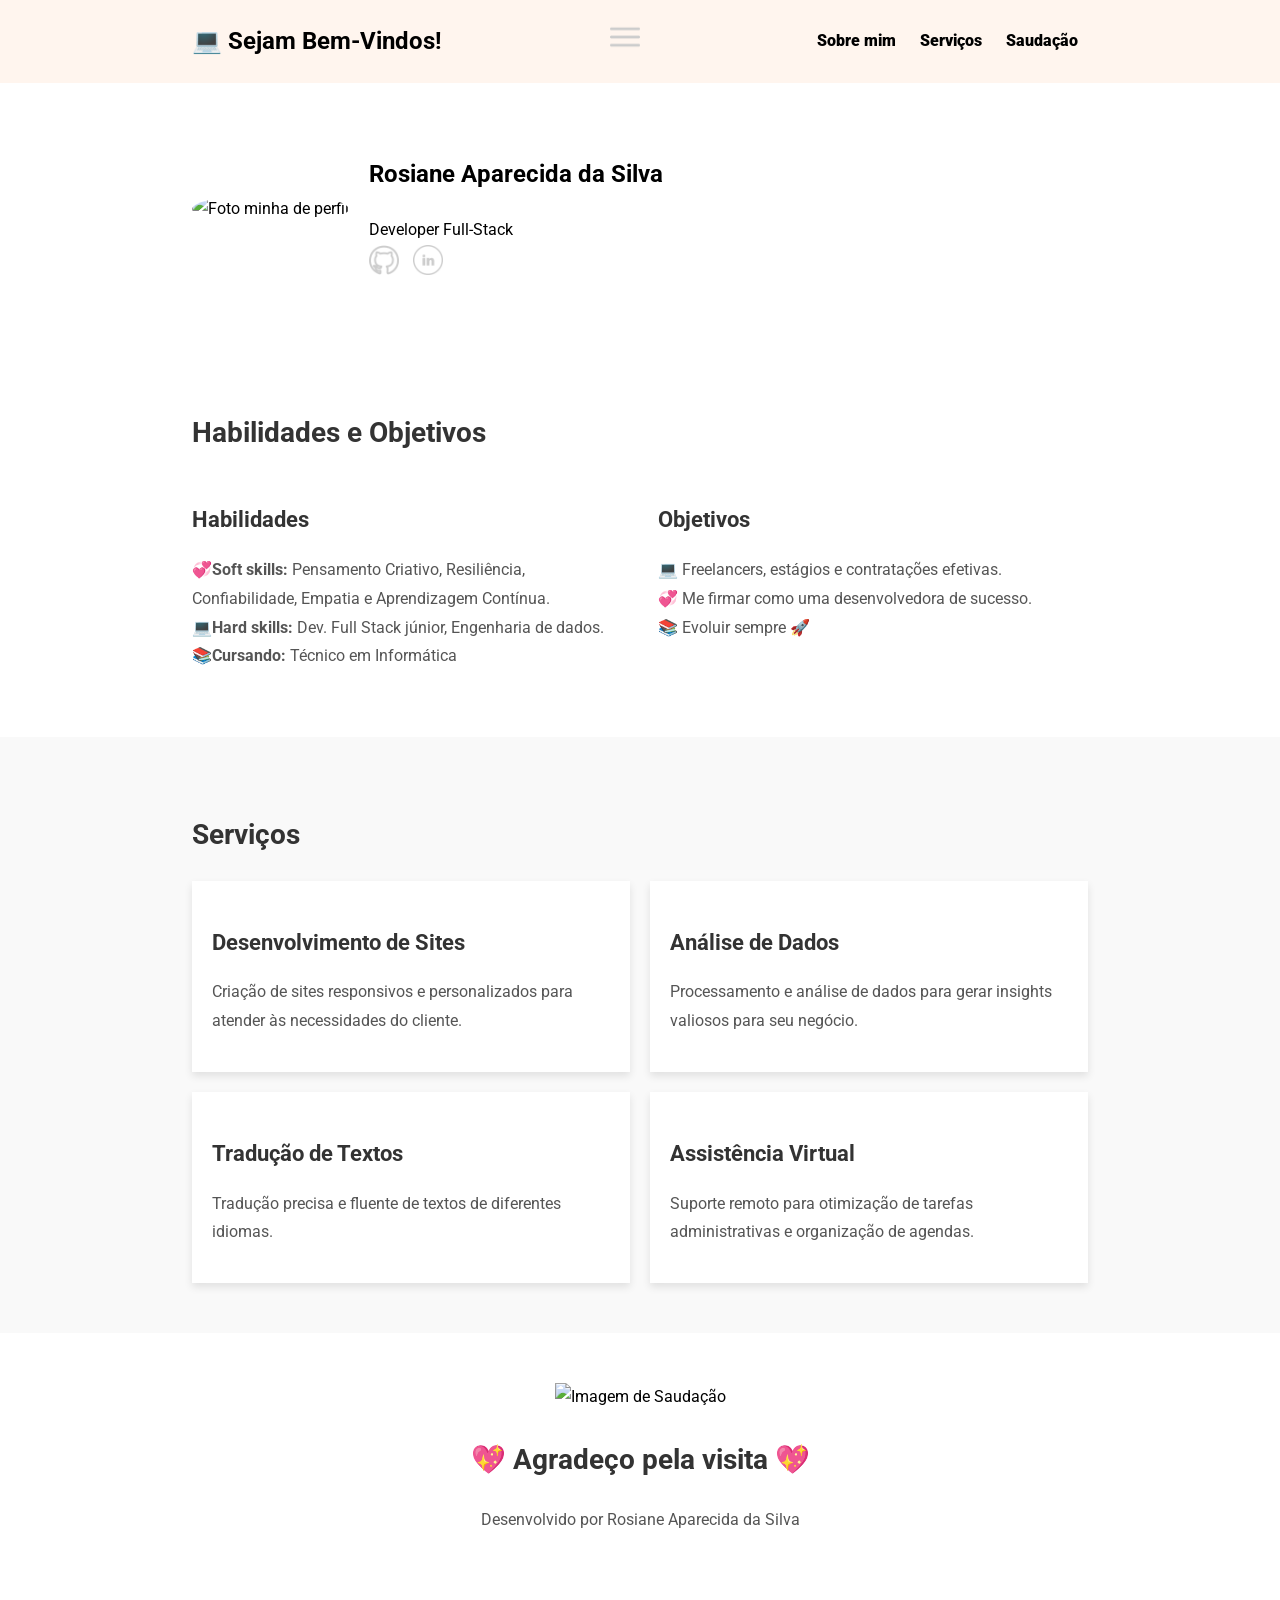
==== index.html @ a597889c "Add files via upload" ====
<!DOCTYPE html>
<html lang="pt-br">
<head>
    <meta charset="UTF-8">
    <meta name="viewport" content="width=device-width, initial-scale=1.0">
    <title>Portfólio</title>
    <link rel="stylesheet" href="./estilos/estilos.css">
    <link rel="stylesheet" href="./estilos/responsivel.css">
    <link rel="preconnect" href="https://fonts.googleapis.com">
    <link rel="preconnect" href="https://fonts.gstatic.com" crossorigin>
    <link href="https://fonts.googleapis.com/css2?family=IBM+Plex+Mono:wght@300;400;500;600;700&family=Roboto:wght@200;400;500&display=swap" rel="stylesheet">
</head>
<body>
    <header id="inicio">
        <div class="fundo">
            <div class="limite">
                <div class="topo">
                    <div class="logo">
                        <span>💻 Sejam Bem-Vindos!</span>
                    </div>
                    <div class="menu">
                        <a href="#"><img src="imagens/menu-aberto.png" alt="menu" aria-label="Abrir menu"></a>
                    </div>
                    <div class="links">
                        <nav>
                            <a href="#Sobre_mim">Sobre mim</a>
                            <a href="#Servicos">Serviços</a>
                            <a href="#Saudacao">Saudação</a>
                        </nav>
                    </div>
                </div>
            </div>
        </div>
    </header>

    <main>
        <section id="topo">
            <div class="limite">
                <div class="perfil">
                    <div class="container_perfil">
                        <div class="efeito">
                            <div class="foto">
                                <img src="imagens/minha.png" alt="Foto minha de perfil">
                            </div>
                        </div>
                        <div class="redes_sociais">
                            <div class="informacao_perfil">
                                <h1>Rosiane Aparecida da Silva</h1>
                                <span>Developer Full-Stack</span>
                                <div class="icones">
                                    <a href="https://www.github.com/rosi-matheus" target="_blank"><img src="imagens/github.png" alt="Github"></a>
                                    <a href="https://www.linkedin.com/in/rosiane-aparecida-da-silva-b06323258" target="_blank"><img src="imagens/linkedin.png" alt="Linkedin"></a>
                                </div>
                            </div>
                        </div>
                    </div>
                </div>
            </div>
        </section>

        <section class="cor_fundo_escuro_habilidade" id="Sobre_mim">
            <div class="limite">
                <h2>Habilidades e Objetivos</h2>
                <div class="habilidades_objetivos">
                    <div class="habilidades">
                        <h3>Habilidades</h3>
                        <p>
                            💞️<strong>Soft skills:</strong> Pensamento Criativo, Resiliência, Confiabilidade, Empatia e Aprendizagem Contínua.<br>
                            💻<strong>Hard skills:</strong> Dev. Full Stack júnior, Engenharia de dados. <br>
                            📚<strong>Cursando:</strong> Técnico em Informática 
                        </p>
                    </div>
                    <div class="objetivos">
                        <h3>Objetivos</h3>
                        <p>
                            💻 Freelancers, estágios e contratações efetivas.<br>
                            💞️ Me firmar como uma desenvolvedora de sucesso.<br>
                            📚 <span class="centralizar">Evoluir sempre 🚀</span>
                        </p>
                    </div>
                </div>
            </div>
        </section>

        <section class="cor_fundo_servicos" id="Servicos">
            <div class="limite">
                <h2>Serviços</h2>
                <div class="servicos_lista">
                    <div>
                        <h3>Desenvolvimento de Sites</h3>
                        <p>Criação de sites responsivos e personalizados para atender às necessidades do cliente.</p>
                    </div>
                    <div>
                        <h3>Análise de Dados</h3>
                        <p>Processamento e análise de dados para gerar insights valiosos para seu negócio.</p>
                    </div>
                    <div>
                        <h3>Tradução de Textos</h3>
                        <p>Tradução precisa e fluente de textos de diferentes idiomas.</p>
                    </div>
                    <div>
                        <h3>Assistência Virtual</h3>
                        <p>Suporte remoto para otimização de tarefas administrativas e organização de agendas.</p>
                    </div>
                </div>
            </div>
        </section>

        <section class="cor_fundo_saudacao" id="Saudacao">
            <div class="limite">
                <div class="container_saudacao">
                    <div align="center">
                        <img height="550px" src="https://hollywoodforevertv.com.br/media/uploads/jenna-ortega-gif.gif" alt="Imagem de Saudação" />
                    </div>
                    <h2>💖 Agradeço pela visita 💖</h2>
                    <p>Desenvolvido por Rosiane Aparecida da Silva</p>
                </div>
            </div>
        </section>
    </main>

    <div class="voltar" id="voltarTopo">
        <img src="imagens/seta.png" alt="seta.png">
    </div>

    <script>
        window.onscroll = function() {
            var voltar = document.getElementById("voltarTopo");
            if (document.body.scrollTop > 100 || document.documentElement.scrollTop > 100) {
                voltar.style.display = "block";
            } else {
                voltar.style.display = "none";
            }
        };

        document.getElementById("voltarTopo").onclick = function() {
            window.scrollTo({top: 0, behavior: 'smooth'});
        };
    </script>
</body>
</html>
---- estilos/estilos.css ----
/* Estilo base para o corpo e fontes */
body {
    font-family: 'Roboto', sans-serif;
    line-height: 1.8;
    margin: 0;
    padding: 0;
    background-color: black;
}

/* Centraliza e limita a largura do conteúdo */
.limite {
    width: 70%;
    max-width: 1000px;
    margin: 0 auto;
}

/* Estilo para o cabeçalho */
header {
    background-color: #FFF5EE;
    color: black;
    padding: 20px 0;
}

header .topo {
    display: flex;
    justify-content: space-between;
    align-items: center;
}

header .logo span {
    font-size: 24px;
    font-weight: bold;
}

header .menu img {
    width: 30px;
    cursor: pointer;
}

header nav a {
    color: black;
    text-decoration: none;
    padding: 10px;
    font-weight: 900;
}

header nav a:hover {
    background-color: #FFE4E1;
    border-radius: 5px;
}

/* Estilo para as seções do portfólio */
section {
    padding: 50px 0;
}

h2 {
    font-size: 28px;
    color: #333;
    margin-bottom: 20px;
}

h3 {
    font-size: 22px;
    color: #333;
    margin-bottom: 10px;
}

p {
    color: #555;
    font-size: 16px;
    line-height: 1.8;
}

/* Estilo para as seções específicas */
#topo {
    background-color: white;
}

.perfil {
    display: flex;
    align-items: center;
}

.container_perfil {
    display: flex;
    align-items: center;
}

.foto img {
    width: 150px;
    height: 150px;
    border-radius: 50%;
    object-fit: cover;
}

.redes_sociais .informacao_perfil {
    margin-left: 20px;
}

.icones a {
    margin-right: 10px;
}

.icones img {
    width: 30px;
    height: 30px;
}

/* Removendo a cor escura da seção de habilidades */
.cor_fundo_escuro_habilidade {
    background-color: white; /* Cor de fundo original */
    color: black; /* Cor do texto */
}

.habilidades_objetivos {
    display: flex;
    justify-content: space-between;
}

.habilidades, .objetivos {
    width: 48%;
}

/* Estilo para os serviços */
.cor_fundo_servicos {
    background-color: #f9f9f9;
}

.servicos_lista {
    display: grid;
    grid-template-columns: repeat(2, 1fr);
    gap: 20px;
}

.servicos_lista div {
    padding: 20px;
    background-color: #fff;
    box-shadow: 0 4px 8px rgba(0, 0, 0, 0.1);
}

.servicos_lista h3 {
    color: #333;
    margin-bottom: 10px;
}

.servicos_lista p {
    color: #555;
}

/* Estilo para a seção de saudação */
.cor_fundo_saudacao {
    background-color: white;
    text-align: center;
}

.container_saudacao img {
    max-width: 100%;
    height: auto;
}

/* Estilo para o botão voltar ao topo */
.voltar {
    position: fixed;
    bottom: 20px;
    right: 20px;
    background-color: #fff;
    padding: 10px;
    border-radius: 50%;
    z-index: 1000;
    display: none;
    transition: opacity 0.3s, transform 0.3s;
}

.voltar:hover {
    transform: scale(1.1);
}

.voltar img {
    width: 30px;
    height: 30px;


/* Estilos para responsividade */
@media (max-width: 768px) {
    header .topo {
        flex-direction: column;
        align-items: flex-start;
    }

    header nav {
        display: none;
    }

    .servicos_lista {
        grid-template-columns: 1fr;
    }

    .habilidades_objetivos {
        flex-direction: column;
    }

    .habilidades, .objetivos {
        width: 100%;
        margin-bottom: 20px;
    }
}
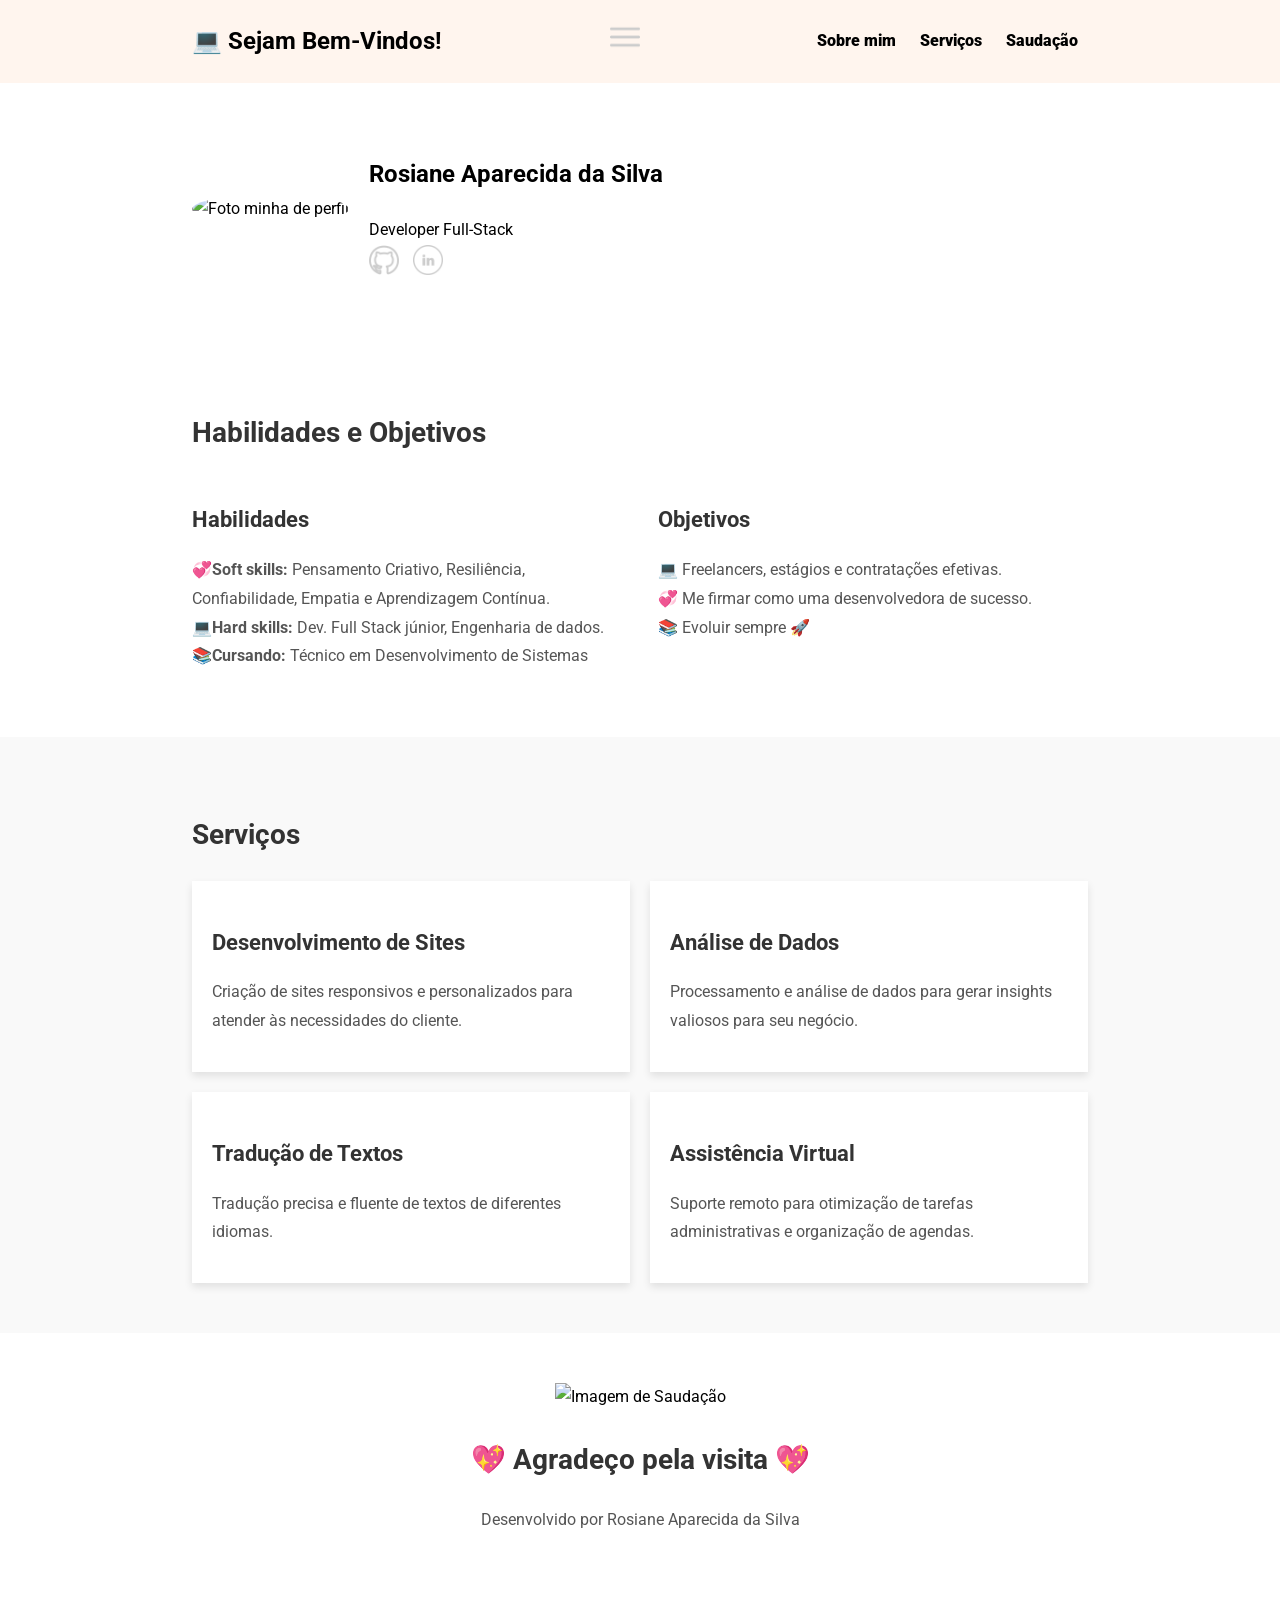
==== commit cb07368a: "Update index.html" ====
--- a/index.html
+++ b/index.html
@@ -67,7 +67,7 @@
                         <p>
                             💞️<strong>Soft skills:</strong> Pensamento Criativo, Resiliência, Confiabilidade, Empatia e Aprendizagem Contínua.<br>
                             💻<strong>Hard skills:</strong> Dev. Full Stack júnior, Engenharia de dados. <br>
-                            📚<strong>Cursando:</strong> Técnico em Informática 
+                            📚<strong>Cursando:</strong> Técnico em Desenvolvimento de Sistemas 
                         </p>
                     </div>
                     <div class="objetivos">
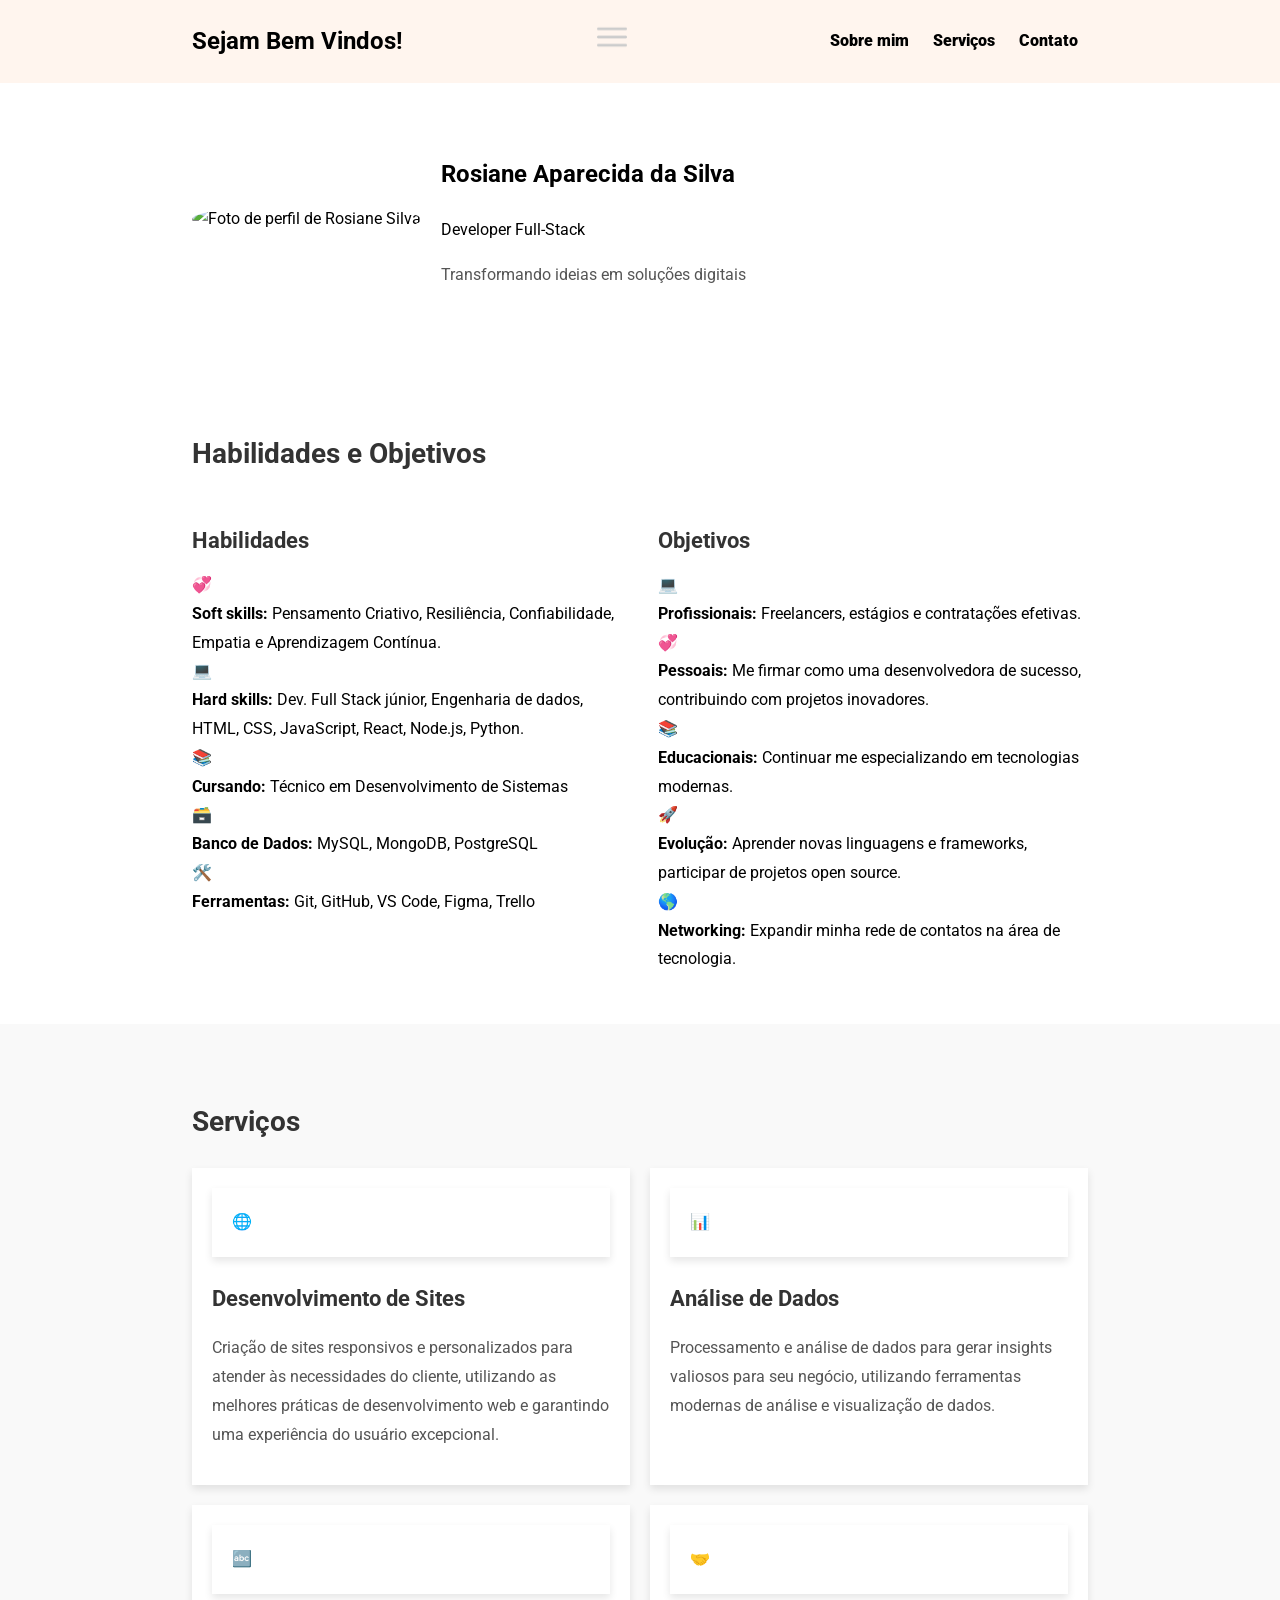
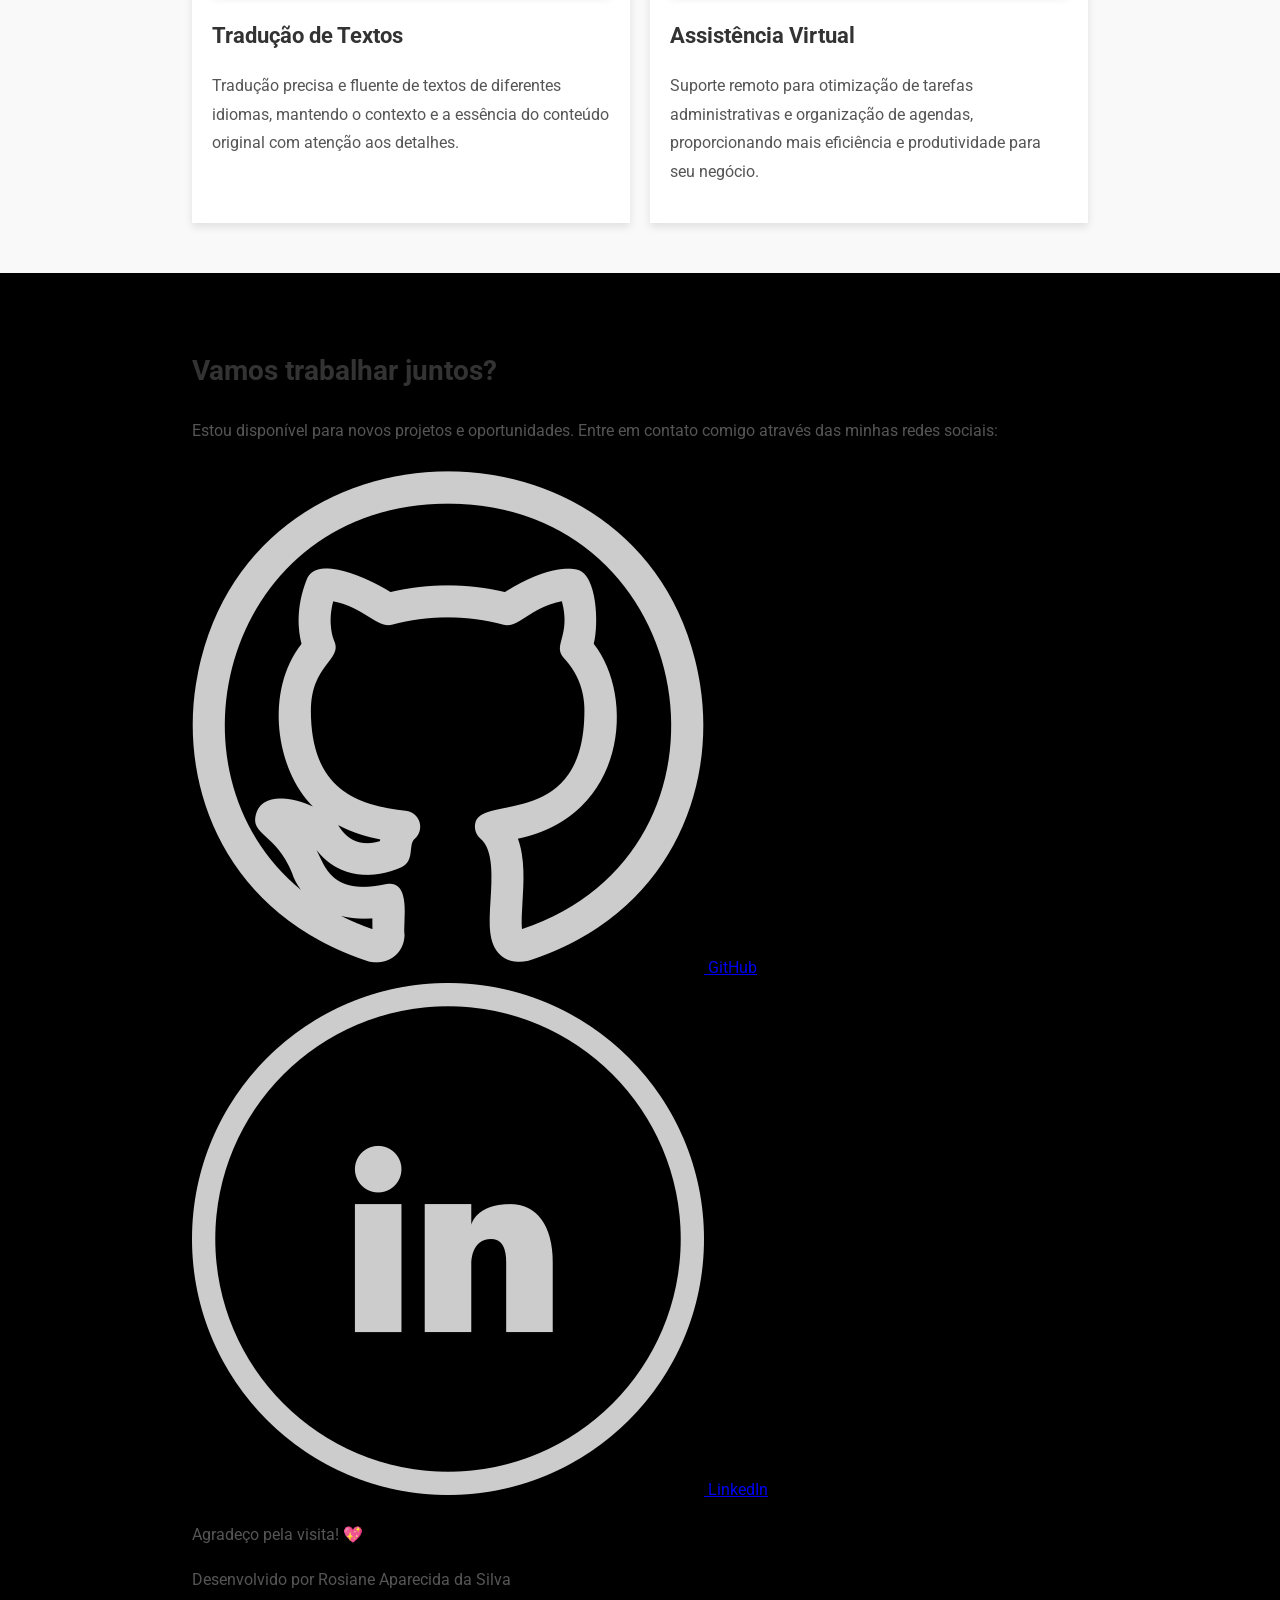
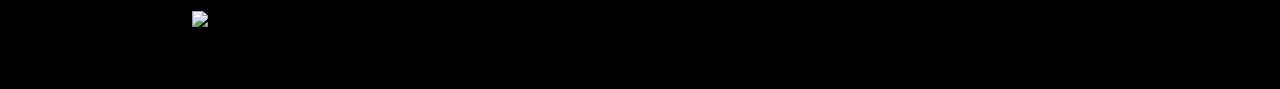
==== commit 24632957: "Update index.html" ====
--- a/index.html
+++ b/index.html
@@ -3,9 +3,8 @@
 <head>
     <meta charset="UTF-8">
     <meta name="viewport" content="width=device-width, initial-scale=1.0">
-    <title>Portfólio</title>
+    <title>Portfólio - Rosiane Silva</title>
     <link rel="stylesheet" href="./estilos/estilos.css">
-    <link rel="stylesheet" href="./estilos/responsivel.css">
     <link rel="preconnect" href="https://fonts.googleapis.com">
     <link rel="preconnect" href="https://fonts.gstatic.com" crossorigin>
     <link href="https://fonts.googleapis.com/css2?family=IBM+Plex+Mono:wght@300;400;500;600;700&family=Roboto:wght@200;400;500&display=swap" rel="stylesheet">
@@ -16,16 +15,16 @@
             <div class="limite">
                 <div class="topo">
                     <div class="logo">
-                        <span>💻 Sejam Bem-Vindos!</span>
+                        <span>Sejam Bem Vindos!</span>
                     </div>
                     <div class="menu">
-                        <a href="#"><img src="imagens/menu-aberto.png" alt="menu" aria-label="Abrir menu"></a>
+                        <a href="#" id="menu-toggle"><img src="imagens/menu-aberto.png" alt="menu" aria-label="Abrir menu"></a>
                     </div>
                     <div class="links">
                         <nav>
                             <a href="#Sobre_mim">Sobre mim</a>
                             <a href="#Servicos">Serviços</a>
-                            <a href="#Saudacao">Saudação</a>
+                            <a href="#Contato">Contato</a>
                         </nav>
                     </div>
                 </div>
@@ -40,17 +39,14 @@
                     <div class="container_perfil">
                         <div class="efeito">
                             <div class="foto">
-                                <img src="imagens/minha.png" alt="Foto minha de perfil">
+                                <img src="imagens/minha.png" alt="Foto de perfil de Rosiane Silva">
                             </div>
                         </div>
                         <div class="redes_sociais">
                             <div class="informacao_perfil">
                                 <h1>Rosiane Aparecida da Silva</h1>
                                 <span>Developer Full-Stack</span>
-                                <div class="icones">
-                                    <a href="https://www.github.com/rosi-matheus" target="_blank"><img src="imagens/github.png" alt="Github"></a>
-                                    <a href="https://www.linkedin.com/in/rosiane-aparecida-da-silva-b06323258" target="_blank"><img src="imagens/linkedin.png" alt="Linkedin"></a>
-                                </div>
+                                <p class="chamada">Transformando ideias em soluções digitais</p>
                             </div>
                         </div>
                     </div>
@@ -64,19 +60,73 @@
                 <div class="habilidades_objetivos">
                     <div class="habilidades">
                         <h3>Habilidades</h3>
-                        <p>
-                            💞️<strong>Soft skills:</strong> Pensamento Criativo, Resiliência, Confiabilidade, Empatia e Aprendizagem Contínua.<br>
-                            💻<strong>Hard skills:</strong> Dev. Full Stack júnior, Engenharia de dados. <br>
-                            📚<strong>Cursando:</strong> Técnico em Desenvolvimento de Sistemas 
-                        </p>
+                        <div class="conteudo_habilidades">
+                            <div class="habilidade_item">
+                                <span class="icone">💞️</span>
+                                <div class="texto_habilidade">
+                                    <strong>Soft skills:</strong> Pensamento Criativo, Resiliência, Confiabilidade, Empatia e Aprendizagem Contínua.
+                                </div>
+                            </div>
+                            <div class="habilidade_item">
+                                <span class="icone">💻</span>
+                                <div class="texto_habilidade">
+                                    <strong>Hard skills:</strong> Dev. Full Stack júnior, Engenharia de dados, HTML, CSS, JavaScript, React, Node.js, Python.
+                                </div>
+                            </div>
+                            <div class="habilidade_item">
+                                <span class="icone">📚</span>
+                                <div class="texto_habilidade">
+                                    <strong>Cursando:</strong> Técnico em Desenvolvimento de Sistemas 
+                                </div>
+                            </div>
+                            <div class="habilidade_item">
+                                <span class="icone">🗃️</span>
+                                <div class="texto_habilidade">
+                                    <strong>Banco de Dados:</strong> MySQL, MongoDB, PostgreSQL
+                                </div>
+                            </div>
+                            <div class="habilidade_item">
+                                <span class="icone">🛠️</span>
+                                <div class="texto_habilidade">
+                                    <strong>Ferramentas:</strong> Git, GitHub, VS Code, Figma, Trello
+                                </div>
+                            </div>
+                        </div>
                     </div>
                     <div class="objetivos">
                         <h3>Objetivos</h3>
-                        <p>
-                            💻 Freelancers, estágios e contratações efetivas.<br>
-                            💞️ Me firmar como uma desenvolvedora de sucesso.<br>
-                            📚 <span class="centralizar">Evoluir sempre 🚀</span>
-                        </p>
+                        <div class="conteudo_objetivos">
+                            <div class="objetivo_item">
+                                <span class="icone">💻</span>
+                                <div class="texto_objetivo">
+                                    <strong>Profissionais:</strong> Freelancers, estágios e contratações efetivas. 
+                                </div>
+                            </div>
+                            <div class="objetivo_item">
+                                <span class="icone">💞️</span>
+                                <div class="texto_objetivo">
+                                    <strong>Pessoais:</strong> Me firmar como uma desenvolvedora de sucesso, contribuindo com projetos inovadores.
+                                </div>
+                            </div>
+                            <div class="objetivo_item">
+                                <span class="icone">📚</span>
+                                <div class="texto_objetivo">
+                                    <strong>Educacionais:</strong> Continuar me especializando em tecnologias modernas.
+                                </div>
+                            </div>
+                            <div class="objetivo_item">
+                                <span class="icone">🚀</span>
+                                <div class="texto_objetivo">
+                                    <strong>Evolução:</strong> Aprender novas linguagens e frameworks, participar de projetos open source.
+                                </div>
+                            </div>
+                            <div class="objetivo_item">
+                                <span class="icone">🌎</span>
+                                <div class="texto_objetivo">
+                                    <strong>Networking:</strong> Expandir minha rede de contatos na área de tecnologia.
+                                </div>
+                            </div>
+                        </div>
                     </div>
                 </div>
             </div>
@@ -86,56 +136,114 @@
             <div class="limite">
                 <h2>Serviços</h2>
                 <div class="servicos_lista">
-                    <div>
+                    <div class="servico-card">
+                        <div class="servico-icone">🌐</div>
                         <h3>Desenvolvimento de Sites</h3>
-                        <p>Criação de sites responsivos e personalizados para atender às necessidades do cliente.</p>
-                    </div>
-                    <div>
+                        <p>Criação de sites responsivos e personalizados para atender às necessidades do cliente, utilizando as melhores práticas de desenvolvimento web e garantindo uma experiência do usuário excepcional.</p>
+                    </div>
+                    <div class="servico-card">
+                        <div class="servico-icone">📊</div>
                         <h3>Análise de Dados</h3>
-                        <p>Processamento e análise de dados para gerar insights valiosos para seu negócio.</p>
-                    </div>
-                    <div>
+                        <p>Processamento e análise de dados para gerar insights valiosos para seu negócio, utilizando ferramentas modernas de análise e visualização de dados.</p>
+                    </div>
+                    <div class="servico-card">
+                        <div class="servico-icone">🔤</div>
                         <h3>Tradução de Textos</h3>
-                        <p>Tradução precisa e fluente de textos de diferentes idiomas.</p>
-                    </div>
-                    <div>
+                        <p>Tradução precisa e fluente de textos de diferentes idiomas, mantendo o contexto e a essência do conteúdo original com atenção aos detalhes.</p>
+                    </div>
+                    <div class="servico-card">
+                        <div class="servico-icone">🤝</div>
                         <h3>Assistência Virtual</h3>
-                        <p>Suporte remoto para otimização de tarefas administrativas e organização de agendas.</p>
-                    </div>
-                </div>
-            </div>
-        </section>
-
-        <section class="cor_fundo_saudacao" id="Saudacao">
-            <div class="limite">
-                <div class="container_saudacao">
-                    <div align="center">
-                        <img height="550px" src="https://hollywoodforevertv.com.br/media/uploads/jenna-ortega-gif.gif" alt="Imagem de Saudação" />
-                    </div>
-                    <h2>💖 Agradeço pela visita 💖</h2>
-                    <p>Desenvolvido por Rosiane Aparecida da Silva</p>
+                        <p>Suporte remoto para otimização de tarefas administrativas e organização de agendas, proporcionando mais eficiência e produtividade para seu negócio.</p>
+                    </div>
+                </div>
+            </div>
+        </section>
+
+        <section class="cor_fundo_contato" id="Contato">
+            <div class="limite">
+                <div class="container_contato">
+                    <div class="contato_conteudo">
+                        <div class="contato_info">
+                            <h2>Vamos trabalhar juntos?</h2>
+                            <p>Estou disponível para novos projetos e oportunidades. Entre em contato comigo através das minhas redes sociais:</p>
+                            <div class="icones_contato">
+                                <a href="https://www.github.com/rosi-matheus" target="_blank" class="botao_contato">
+                                    <img src="imagens/github.png" alt="GitHub">
+                                    <span>GitHub</span>
+                                </a>
+                                <a href="https://www.linkedin.com/in/rosiane-aparecida-da-silva-b06323258" target="_blank" class="botao_contato">
+                                    <img src="imagens/linkedin.png" alt="LinkedIn">
+                                    <span>LinkedIn</span>
+                                </a>
+                            </div>
+                            <p class="agradecimento">Agradeço pela visita! 💖</p>
+                            <p class="assinatura">Desenvolvido por Rosiane Aparecida da Silva</p>
+                        </div>
+                        <div class="contato_imagem">
+                            <img src="https://media.beehiiv.com/cdn-cgi/image/fit=scale-down,format=auto,onerror=redirect,quality=80/uploads/asset/file/8efa04d8-4cc9-4800-929c-d24dee156b64/jenna-ortega-gif.gif?t=1729987783" alt="Imagem de contato" />
+                        </div>
+                    </div>
                 </div>
             </div>
         </section>
     </main>
 
+    <!-- Botão voltar ao topo COM ÍCONE SVG (solução garantida) -->
     <div class="voltar" id="voltarTopo">
-        <img src="imagens/seta.png" alt="seta.png">
+        <svg width="24" height="24" viewBox="0 0 24 24" fill="none" stroke="currentColor" stroke-width="2">
+            <path d="M12 19V5M5 12l7-7 7 7"/>
+        </svg>
     </div>
 
     <script>
-        window.onscroll = function() {
-            var voltar = document.getElementById("voltarTopo");
-            if (document.body.scrollTop > 100 || document.documentElement.scrollTop > 100) {
-                voltar.style.display = "block";
+        // Menu móvel
+        document.getElementById('menu-toggle').addEventListener('click', function(e) {
+            e.preventDefault();
+            document.querySelector('.links').classList.toggle('active');
+        });
+
+        // Fechar menu ao clicar em um link
+        document.querySelectorAll('.links a').forEach(link => {
+            link.addEventListener('click', function() {
+                document.querySelector('.links').classList.remove('active');
+            });
+        });
+
+        // Botão voltar ao topo - SOLUÇÃO DEFINITIVA
+        const voltarBtn = document.getElementById("voltarTopo");
+        
+        // Função para mostrar/ocultar o botão
+        function toggleVoltarBtn() {
+            if (window.pageYOffset > 300) {
+                voltarBtn.style.display = "flex";
+                voltarBtn.style.opacity = "1";
+                voltarBtn.style.visibility = "visible";
             } else {
-                voltar.style.display = "none";
+                voltarBtn.style.opacity = "0";
+                voltarBtn.style.visibility = "hidden";
+                setTimeout(() => {
+                    if (window.pageYOffset <= 300) {
+                        voltarBtn.style.display = "none";
+                    }
+                }, 300);
             }
-        };
-
-        document.getElementById("voltarTopo").onclick = function() {
-            window.scrollTo({top: 0, behavior: 'smooth'});
-        };
+        }
+
+        // Event listeners
+        window.addEventListener('scroll', toggleVoltarBtn);
+        window.addEventListener('load', toggleVoltarBtn);
+
+        // Clique para voltar ao topo
+        voltarBtn.addEventListener('click', function() {
+            window.scrollTo({
+                top: 0,
+                behavior: 'smooth'
+            });
+        });
+
+        // Forçar verificação inicial
+        setTimeout(toggleVoltarBtn, 100);
     </script>
 </body>
 </html>
